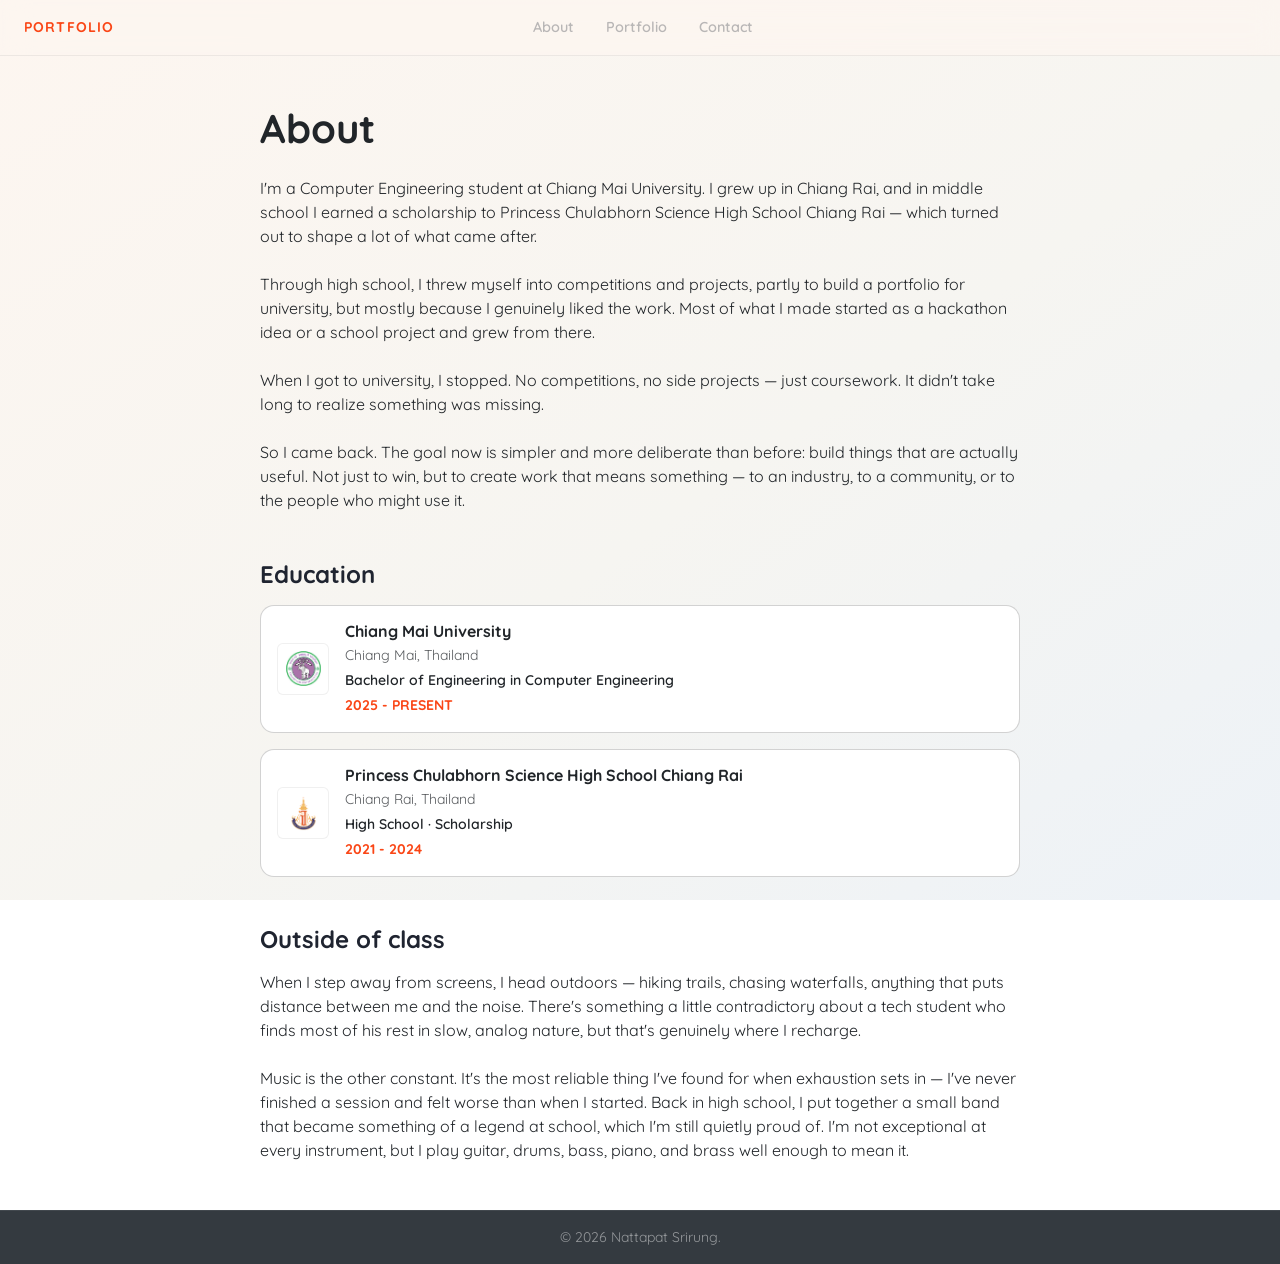
==== about.html @ de03b47b "finish" ====
<!doctype html>
<html lang="en">

<head>
    <meta charset="UTF-8" />
    <meta name="viewport" content="width=device-width, initial-scale=1.0" />
    <title>About</title>
    <link href="https://cdn.jsdelivr.net/npm/bootstrap@5.3.3/dist/css/bootstrap.min.css" rel="stylesheet" />
    <link rel="stylesheet" href="style.css" />
</head>

<body>
    <div class="d-flex flex-column min-vh-100">

        <nav class="navbar navbar-expand-lg fixed-top custom-navbar">
            <div class="container-fluid px-4 justify-content-between">
                <a class="navbar-brand" href="index.html">PORTFOLIO</a>
                <ul class="navbar-nav nav-links mx-auto">
                    <li class="nav-item"><a class="nav-link" href="index.html#about">About</a></li>
                    <li class="nav-item"><a class="nav-link" href="index.html#portfolio">Portfolio</a></li>
                    <li class="nav-item"><a class="nav-link" href="index.html#contact">Contact</a></li>
                </ul>
                <div style="width: 100px;"></div>
            </div>
        </nav>

        <main class="flex-grow-1">
            <div class="container py-5">
                <article class="section mx-auto" style="max-width: 760px;">
                    <h1 class="fw-bold mb-4">About</h1>

                    <p>
                        I'm a Computer Engineering student at Chiang Mai University. I grew up in Chiang Rai,
                        and in middle school I earned a scholarship to Princess Chulabhorn Science High School Chiang
                        Rai —
                        which turned out to shape a lot of what came after.<br><br>

                        Through high school, I threw myself into competitions and projects, partly
                        to build a portfolio for university, but mostly because I genuinely liked
                        the work. Most of what I made started as a hackathon idea or a school
                        project and grew from there.<br><br>

                        When I got to university, I stopped. No competitions, no side projects — just coursework.
                        It didn't take long to realize something was missing.<br><br>

                        So I came back. The goal now is simpler and more deliberate than before:
                        build things that are actually useful. Not just to win, but to create work
                        that means something — to an industry, to a community, or to the people who might use it.
                    </p>

                    <h2 class="h4 fw-bold mt-5 mb-3">Education</h2>
                    <div class="d-flex flex-column gap-3">

                        <div class="card education-item flex-row align-items-center gap-3 p-3">
                            <div class="education-logo d-flex align-items-center justify-content-center rounded">
                                <img src="img/cmu.png" alt="cmu"/>
                            </div>
                            <div class="card-body p-0">
                                <h3 class="h6 fw-bold mb-1">Chiang Mai University</h3>
                                <p class="text-muted small mb-1">Chiang Mai, Thailand</p>
                                <p class="fw-semibold small mb-1">Bachelor of Engineering in Computer Engineering</p>
                                <p class="education-date small fw-bold text-uppercase mb-0">2025 - Present</p>
                            </div>
                        </div>

                        <div class="card education-item flex-row align-items-center gap-3 p-3">
                            <div class="education-logo d-flex align-items-center justify-content-center rounded">
                                <img src="img/pcshscr.png" alt="pcshscr"/>
                            </div>
                            <div class="card-body p-0">
                                <h3 class="h6 fw-bold mb-1">Princess Chulabhorn Science High School Chiang Rai</h3>
                                <p class="text-muted small mb-1">Chiang Rai, Thailand</p>
                                <p class="fw-semibold small mb-1">High School · Scholarship</p>
                                <p class="education-date small fw-bold text-uppercase mb-0">2021 - 2024</p>
                            </div>
                        </div>

                    </div>

                    <h2 class="h4 fw-bold mt-5 mb-3">Outside of class</h2>
                    <p class="mb-0">
                        When I step away from screens, I head outdoors — hiking trails, chasing waterfalls,
                        anything that puts distance between me and the noise. There's something a little
                        contradictory about a tech student who finds most of his rest in slow, analog nature,
                        but that's genuinely where I recharge.<br><br>

                        Music is the other constant. It's the most reliable thing I've found for when exhaustion
                        sets in — I've never finished a session and felt worse than when I started. Back in high
                        school, I put together a small band that became something of a legend at school, which
                        I'm still quietly proud of. I'm not exceptional at every instrument, but I play guitar,
                        drums, bass, piano, and brass well enough to mean it.
                    </p>

                </article>
            </div>
        </main>

        <footer class="footer text-center py-3">
            <p class="small mb-0">© 2026 Nattapat Srirung.</p>
        </footer>

    </div>
</body>

</html>
---- style.css ----
@import url('https://fonts.googleapis.com/css2?family=Quicksand:wght@300;400;500;600;700;800&display=swap');

:root {
    --ink: #1f2430;
    --accent: #FA4616;
    --ease: 0.26s ease;
}

html {
    scroll-behavior: smooth;
}

body {
    font-family: 'Quicksand', sans-serif;
    background: linear-gradient(145deg, #fdf6f0, #f6f5f1 55%, #edf2f7);
    background-attachment: fixed;
}

main {
    padding-top: 56px;
}

.section h2 {
    font-weight: 700;
    color: var(--ink);
}

.custom-navbar {
    height: 56px;
    background: rgba(253, 246, 240, 0.72) !important;
    backdrop-filter: blur(14px);
    -webkit-backdrop-filter: blur(14px);
    border-bottom: 1px solid rgba(31, 36, 48, 0.07);
}

.custom-navbar .navbar-brand {
    font-weight: 700;
    font-size: 0.88rem;
    letter-spacing: 0.08em;
    color: var(--accent);
}

.custom-navbar .nav-link {
    color: var(--ink) !important;
    font-weight: 600;
    font-size: 0.9rem;
    border-radius: 999px;
    padding: 6px 16px !important;
    opacity: 0.3;
    transition: opacity var(--ease), background var(--ease);
}

.custom-navbar .nav-link:hover {
    opacity: 1;
    background: rgba(31, 36, 48, 0.07);
}

.nav-links {
    display: flex !important;
    flex-direction: row;
}

.hero-card {
    max-width: 760px;
    border: 2px solid rgba(31, 36, 48, 0.14);
    border-radius: 28px;
    background: #fbfbf9;
}

.hero-photo {
    width: 220px;
    flex-shrink: 0;
    aspect-ratio: 3 / 4;
    object-fit: cover;
    box-shadow: 0 10px 28px rgba(0, 0, 0, 0.18);
    transition: transform var(--ease);
}

.hero-photo:hover {
    transform: translateY(-4px) scale(1.02);
}

.hero-name {
    font-weight: 800;
    text-transform: uppercase;
    line-height: 1.08;
}

.hero-name .first {
    display: block;
    color: var(--ink);
    font-size: 2.4rem;
}

.hero-name .last {
    display: block;
    color: var(--accent);
    font-size: 2.2rem;
}

.hero-tagline {
    margin-top: 14px;
    font-weight: 500;
}

@media (max-width: 767.98px) {
    .hero-card .card-body {
        text-align: center;
    }
}

.link-arrow {
    display: inline-block;
    font-weight: 600;
    color: var(--accent);
    text-decoration: none;
    transition: transform var(--ease);
}

.link-arrow:hover {
    transform: translateX(4px);
}

.education-item {
    border-radius: 14px;
    transition: transform var(--ease), box-shadow var(--ease);
}

.education-item:hover {
    transform: translateY(-3px);
    box-shadow: 0 10px 36px rgba(0, 0, 0, 0.18);
}

.education-logo {
    width: 52px;
    height: 52px;
    flex-shrink: 0;
    background: #fff;
    border: 1px solid rgba(0, 0, 0, 0.06);
}

.education-logo img {
    width: 70%;
    height: 70%;
    object-fit: contain;
}

.education-date {
    color: var(--accent);
}

.proj-grid {
    display: grid;
    grid-template-columns: repeat(2, 1fr);
    gap: 1.25rem;
}

@media (max-width: 767.98px) {
    .proj-grid {
        grid-template-columns: 1fr;
    }
}

.proj-card {
    border-radius: 14px;
    overflow: hidden;
    transition: transform var(--ease), box-shadow var(--ease);
}

.proj-card:hover {
    transform: translateY(-4px);
    box-shadow: 0 10px 36px rgba(0, 0, 0, 0.18);
}

.proj-img {
    width: 100%;
    aspect-ratio: 16 / 9;
    object-fit: cover;
    display: block;
}

.proj-body {
    padding: 1rem;
}

.tech-badge {
    background: rgba(31, 36, 48, 0.07);
    color: var(--ink);
    font-weight: 600;
    font-size: 0.72rem;
    border-radius: 999px;
    padding: 3px 10px;
}

.award-badge {
    background: rgba(250, 70, 22, 0.10);
    color: var(--accent);
    font-weight: 700;
    border-radius: 999px;
}

.read-cb {
    display: none;
}

.read-body {
    display: -webkit-box;
    -webkit-line-clamp: 2;
    -webkit-box-orient: vertical;
    overflow: hidden;
    white-space: pre-line;
}

.read-cb:checked~.read-body {
    display: block;
    -webkit-line-clamp: unset;
    overflow: visible;
}

.read-label {
    display: inline-block;
    margin-top: 6px;
    font-size: 0.82rem;
    font-weight: 600;
    color: var(--accent);
    cursor: pointer;
}

.read-label:hover {
    text-decoration: underline;
}

.read-label::after {
    content: 'Read more';
}

.read-cb:checked~.read-label::after {
    content: 'Close';
}

.proj-link {
    display: inline-flex;
    align-items: center;
    font-size: 0.82rem;
    font-weight: 600;
    color: var(--accent);
    text-decoration: none;
    border: 1.5px solid var(--accent);
    border-radius: 999px;
    padding: 4px 12px;
    transition: background var(--ease), color var(--ease);
}

.proj-link:hover {
    background: var(--accent);
    color: #fff;
}

.contact-section {
    background: linear-gradient(145deg, #fdf6f0, #f6f5f1 55%, #edf2f7);
}

.contact-btn {
    color: var(--ink);
    font-weight: 500;
    border-radius: 12px;
    transition: background var(--ease), transform var(--ease);
}

.contact-btn:hover {
    background: rgba(31, 36, 48, 0.07);
    transform: translateY(-2px);
}

.contact-icon {
    width: 28px;
    height: 28px;
    object-fit: contain;
}

.footer {
    background: #343a40;
    border-top: 1px solid rgba(255, 255, 255, 0.07);
}

.footer p {
    color: rgba(244, 244, 244, 0.5);
}
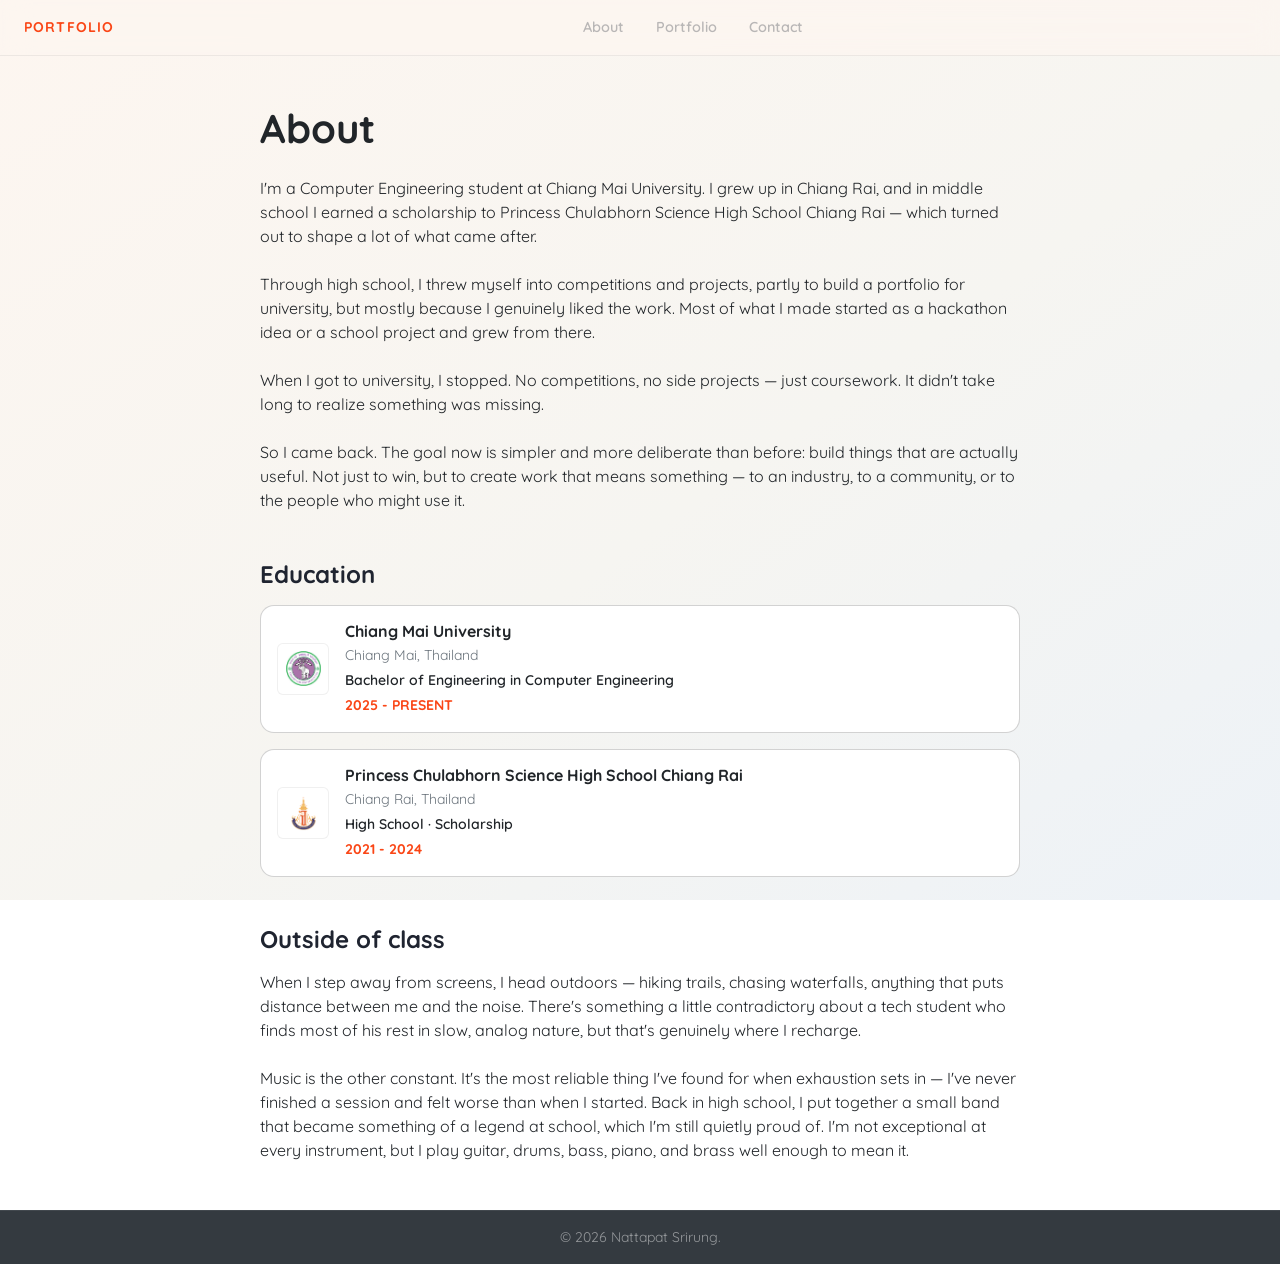
==== commit 4472975e: "finish" ====
--- a/about.html
+++ b/about.html
@@ -12,21 +12,23 @@
 <body>
     <div class="d-flex flex-column min-vh-100">
 
-        <nav class="navbar navbar-expand-lg fixed-top custom-navbar">
-            <div class="container-fluid px-4 justify-content-between">
-                <a class="navbar-brand" href="index.html">PORTFOLIO</a>
-                <ul class="navbar-nav nav-links mx-auto">
-                    <li class="nav-item"><a class="nav-link" href="index.html#about">About</a></li>
-                    <li class="nav-item"><a class="nav-link" href="index.html#portfolio">Portfolio</a></li>
-                    <li class="nav-item"><a class="nav-link" href="index.html#contact">Contact</a></li>
+        <nav class="navbar navbar-expand-lg fixed-top site-nav">
+            <div class="container-fluid px-4 site-nav__container">
+                <a class="navbar-brand site-nav__brand" href="index.html">PORTFOLIO</a>
+                <ul class="navbar-nav site-nav__links">
+                    <li class="nav-item"><a class="nav-link site-nav__link" href="index.html#about">About</a></li>
+                    <li class="nav-item"><a class="nav-link site-nav__link" href="index.html#portfolio">Portfolio</a>
+                    </li>
+                    <li class="nav-item"><a class="nav-link site-nav__link" href="index.html#contact">Contact</a>
+                    </li>
                 </ul>
-                <div style="width: 100px;"></div>
+                <div></div>
             </div>
         </nav>
 
         <main class="flex-grow-1">
             <div class="container py-5">
-                <article class="section mx-auto" style="max-width: 760px;">
+                <article class="section about-page mx-auto">
                     <h1 class="fw-bold mb-4">About</h1>
 
                     <p>
@@ -48,36 +50,38 @@
                         that means something — to an industry, to a community, or to the people who might use it.
                     </p>
 
-                    <h2 class="h4 fw-bold mt-5 mb-3">Education</h2>
+                    <h2 class="about-page__section-title h4 mt-5 mb-3">Education</h2>
                     <div class="d-flex flex-column gap-3">
 
-                        <div class="card education-item flex-row align-items-center gap-3 p-3">
-                            <div class="education-logo d-flex align-items-center justify-content-center rounded">
-                                <img src="img/cmu.png" alt="cmu"/>
+                        <div class="card education-card flex-row align-items-center gap-3 p-3">
+                            <div class="education-card__logo d-flex align-items-center justify-content-center rounded">
+                                <img src="img/cmu.png" alt="cmu" />
                             </div>
                             <div class="card-body p-0">
-                                <h3 class="h6 fw-bold mb-1">Chiang Mai University</h3>
-                                <p class="text-muted small mb-1">Chiang Mai, Thailand</p>
-                                <p class="fw-semibold small mb-1">Bachelor of Engineering in Computer Engineering</p>
-                                <p class="education-date small fw-bold text-uppercase mb-0">2025 - Present</p>
+                                <h3 class="education-card__name h6 mb-1">Chiang Mai University</h3>
+                                <p class="education-card__location small mb-1">Chiang Mai, Thailand</p>
+                                <p class="education-card__degree small mb-1">Bachelor of Engineering in Computer
+                                    Engineering</p>
+                                <p class="education-card__date small mb-0">2025 - Present</p>
                             </div>
                         </div>
 
-                        <div class="card education-item flex-row align-items-center gap-3 p-3">
-                            <div class="education-logo d-flex align-items-center justify-content-center rounded">
-                                <img src="img/pcshscr.png" alt="pcshscr"/>
+                        <div class="card education-card flex-row align-items-center gap-3 p-3">
+                            <div class="education-card__logo d-flex align-items-center justify-content-center rounded">
+                                <img src="img/pcshscr.png" alt="pcshscr" />
                             </div>
                             <div class="card-body p-0">
-                                <h3 class="h6 fw-bold mb-1">Princess Chulabhorn Science High School Chiang Rai</h3>
-                                <p class="text-muted small mb-1">Chiang Rai, Thailand</p>
-                                <p class="fw-semibold small mb-1">High School · Scholarship</p>
-                                <p class="education-date small fw-bold text-uppercase mb-0">2021 - 2024</p>
+                                <h3 class="education-card__name h6 mb-1">Princess Chulabhorn Science High School
+                                    Chiang Rai</h3>
+                                <p class="education-card__location small mb-1">Chiang Rai, Thailand</p>
+                                <p class="education-card__degree small mb-1">High School · Scholarship</p>
+                                <p class="education-card__date small mb-0">2021 - 2024</p>
                             </div>
                         </div>
 
                     </div>
 
-                    <h2 class="h4 fw-bold mt-5 mb-3">Outside of class</h2>
+                    <h2 class="about-page__section-title h4 mt-5 mb-3">Outside of class</h2>
                     <p class="mb-0">
                         When I step away from screens, I head outdoors — hiking trails, chasing waterfalls,
                         anything that puts distance between me and the noise. There's something a little
@@ -95,8 +99,8 @@
             </div>
         </main>
 
-        <footer class="footer text-center py-3">
-            <p class="small mb-0">© 2026 Nattapat Srirung.</p>
+        <footer class="site-footer text-center py-3">
+            <p class="small site-footer__text mb-0">© 2026 Nattapat Srirung.</p>
         </footer>
 
     </div>
--- a/style.css
+++ b/style.css
@@ -4,6 +4,9 @@
     --ink: #1f2430;
     --accent: #FA4616;
     --ease: 0.26s ease;
+    --content-narrow: 640px;
+    --content-medium: 760px;
+    --nav-height: 56px;
 }
 
 html {
@@ -17,7 +20,7 @@
 }
 
 main {
-    padding-top: 56px;
+    padding-top: var(--nav-height);
 }
 
 .section h2 {
@@ -25,22 +28,36 @@
     color: var(--ink);
 }
 
-.custom-navbar {
-    height: 56px;
+.site-nav {
+    height: var(--nav-height);
     background: rgba(253, 246, 240, 0.72) !important;
     backdrop-filter: blur(14px);
     -webkit-backdrop-filter: blur(14px);
     border-bottom: 1px solid rgba(31, 36, 48, 0.07);
 }
 
-.custom-navbar .navbar-brand {
+.site-nav__container {
+    display: grid;
+    grid-template-columns: 1fr auto 1fr;
+    align-items: center;
+    height: 100%;
+}
+
+.site-nav__brand {
     font-weight: 700;
     font-size: 0.88rem;
     letter-spacing: 0.08em;
     color: var(--accent);
-}
-
-.custom-navbar .nav-link {
+    justify-self: start;
+}
+
+.site-nav__links {
+    display: flex !important;
+    flex-direction: row;
+    justify-self: center;
+}
+
+.site-nav__link {
     color: var(--ink) !important;
     font-weight: 600;
     font-size: 0.9rem;
@@ -50,24 +67,18 @@
     transition: opacity var(--ease), background var(--ease);
 }
 
-.custom-navbar .nav-link:hover {
+.site-nav__link:hover {
     opacity: 1;
     background: rgba(31, 36, 48, 0.07);
 }
-
-.nav-links {
-    display: flex !important;
-    flex-direction: row;
-}
-
-.hero-card {
-    max-width: 760px;
+.hero__card {
+    max-width: var(--content-medium);
     border: 2px solid rgba(31, 36, 48, 0.14);
     border-radius: 28px;
     background: #fbfbf9;
 }
 
-.hero-photo {
+.hero__photo {
     width: 220px;
     flex-shrink: 0;
     aspect-ratio: 3 / 4;
@@ -76,39 +87,45 @@
     transition: transform var(--ease);
 }
 
-.hero-photo:hover {
+.hero__photo:hover {
     transform: translateY(-4px) scale(1.02);
 }
 
-.hero-name {
+.hero__name {
     font-weight: 800;
     text-transform: uppercase;
     line-height: 1.08;
 }
 
-.hero-name .first {
+.hero__name-first {
     display: block;
     color: var(--ink);
     font-size: 2.4rem;
 }
 
-.hero-name .last {
+.hero__name-last {
     display: block;
     color: var(--accent);
     font-size: 2.2rem;
 }
 
-.hero-tagline {
+.hero__tagline {
     margin-top: 14px;
     font-weight: 500;
 }
 
 @media (max-width: 767.98px) {
-    .hero-card .card-body {
+    .hero__card .card-body {
         text-align: center;
     }
 }
 
+.about-preview__text {
+    max-width: var(--content-narrow);
+    margin-left: auto;
+    margin-right: auto;
+}
+
 .link-arrow {
     display: inline-block;
     font-weight: 600;
@@ -121,17 +138,25 @@
     transform: translateX(4px);
 }
 
-.education-item {
+.about-page {
+    max-width: var(--content-medium);
+}
+
+.about-page__section-title {
+    font-weight: 700;
+}
+
+.education-card {
     border-radius: 14px;
     transition: transform var(--ease), box-shadow var(--ease);
 }
 
-.education-item:hover {
+.education-card:hover {
     transform: translateY(-3px);
     box-shadow: 0 10px 36px rgba(0, 0, 0, 0.18);
 }
 
-.education-logo {
+.education-card__logo {
     width: 52px;
     height: 52px;
     flex-shrink: 0;
@@ -139,51 +164,72 @@
     border: 1px solid rgba(0, 0, 0, 0.06);
 }
 
-.education-logo img {
+.education-card__logo img {
     width: 70%;
     height: 70%;
     object-fit: contain;
 }
 
-.education-date {
-    color: var(--accent);
-}
-
-.proj-grid {
+.education-card__name {
+    font-weight: 700;
+}
+
+.education-card__location {
+    color: #6c757d;
+}
+
+.education-card__degree {
+    font-weight: 600;
+}
+
+.education-card__date {
+    color: var(--accent);
+    font-weight: 700;
+    text-transform: uppercase;
+}
+
+.project-list {
     display: grid;
     grid-template-columns: repeat(2, 1fr);
     gap: 1.25rem;
 }
 
 @media (max-width: 767.98px) {
-    .proj-grid {
+    .project-list {
         grid-template-columns: 1fr;
     }
 }
 
-.proj-card {
+.project-card {
     border-radius: 14px;
     overflow: hidden;
     transition: transform var(--ease), box-shadow var(--ease);
 }
 
-.proj-card:hover {
+.project-card:hover {
     transform: translateY(-4px);
     box-shadow: 0 10px 36px rgba(0, 0, 0, 0.18);
 }
 
-.proj-img {
+.project-card__image {
     width: 100%;
     aspect-ratio: 16 / 9;
     object-fit: cover;
     display: block;
 }
 
-.proj-body {
+.project-card__body {
     padding: 1rem;
 }
 
-.tech-badge {
+.project-card__tags {
+    display: flex;
+    flex-wrap: wrap;
+    gap: 0.25rem;
+    margin-bottom: 0.5rem;
+}
+
+.project-card__tag {
     background: rgba(31, 36, 48, 0.07);
     color: var(--ink);
     font-weight: 600;
@@ -192,32 +238,36 @@
     padding: 3px 10px;
 }
 
-.award-badge {
-    background: rgba(250, 70, 22, 0.10);
-    color: var(--accent);
-    font-weight: 700;
-    border-radius: 999px;
-}
-
-.read-cb {
+.project-card__title {
+    font-weight: 700;
+    margin-bottom: 0.25rem;
+}
+
+.project-card__summary {
+    color: #6c757d;
+    margin-bottom: 0.5rem;
+}
+
+.project-card__toggle-input {
     display: none;
 }
 
-.read-body {
+.project-card__details {
     display: -webkit-box;
     -webkit-line-clamp: 2;
     -webkit-box-orient: vertical;
     overflow: hidden;
     white-space: pre-line;
-}
-
-.read-cb:checked~.read-body {
+    color: #6c757d;
+}
+
+.project-card__toggle-input:checked~.project-card__details {
     display: block;
     -webkit-line-clamp: unset;
     overflow: visible;
 }
 
-.read-label {
+.project-card__toggle-label {
     display: inline-block;
     margin-top: 6px;
     font-size: 0.82rem;
@@ -226,19 +276,30 @@
     cursor: pointer;
 }
 
-.read-label:hover {
+.project-card__toggle-label:hover {
     text-decoration: underline;
 }
 
-.read-label::after {
+.project-card__toggle-label::after {
     content: 'Read more';
 }
 
-.read-cb:checked~.read-label::after {
+.project-card__toggle-input:checked~.project-card__toggle-label::after {
     content: 'Close';
 }
 
-.proj-link {
+.project-card__award {
+    margin-top: 0.5rem;
+    display: inline-block;
+    background: rgba(250, 70, 22, 0.10);
+    color: var(--accent);
+    font-weight: 700;
+    border-radius: 999px;
+    padding: 3px 10px;
+    font-size: 0.72rem;
+}
+
+.project-card__link {
     display: inline-flex;
     align-items: center;
     font-size: 0.82rem;
@@ -251,38 +312,44 @@
     transition: background var(--ease), color var(--ease);
 }
 
-.proj-link:hover {
+.project-card__link:hover {
     background: var(--accent);
     color: #fff;
 }
-
 .contact-section {
     background: linear-gradient(145deg, #fdf6f0, #f6f5f1 55%, #edf2f7);
 }
 
-.contact-btn {
+.contact-list {
+    display: flex;
+    flex-wrap: wrap;
+    justify-content: center;
+    gap: 0.5rem;
+}
+
+.contact-list__link {
     color: var(--ink);
     font-weight: 500;
     border-radius: 12px;
     transition: background var(--ease), transform var(--ease);
 }
 
-.contact-btn:hover {
+.contact-list__link:hover {
     background: rgba(31, 36, 48, 0.07);
     transform: translateY(-2px);
 }
 
-.contact-icon {
+.contact-list__icon {
     width: 28px;
     height: 28px;
     object-fit: contain;
 }
 
-.footer {
+.site-footer {
     background: #343a40;
     border-top: 1px solid rgba(255, 255, 255, 0.07);
 }
 
-.footer p {
+.site-footer__text {
     color: rgba(244, 244, 244, 0.5);
 }
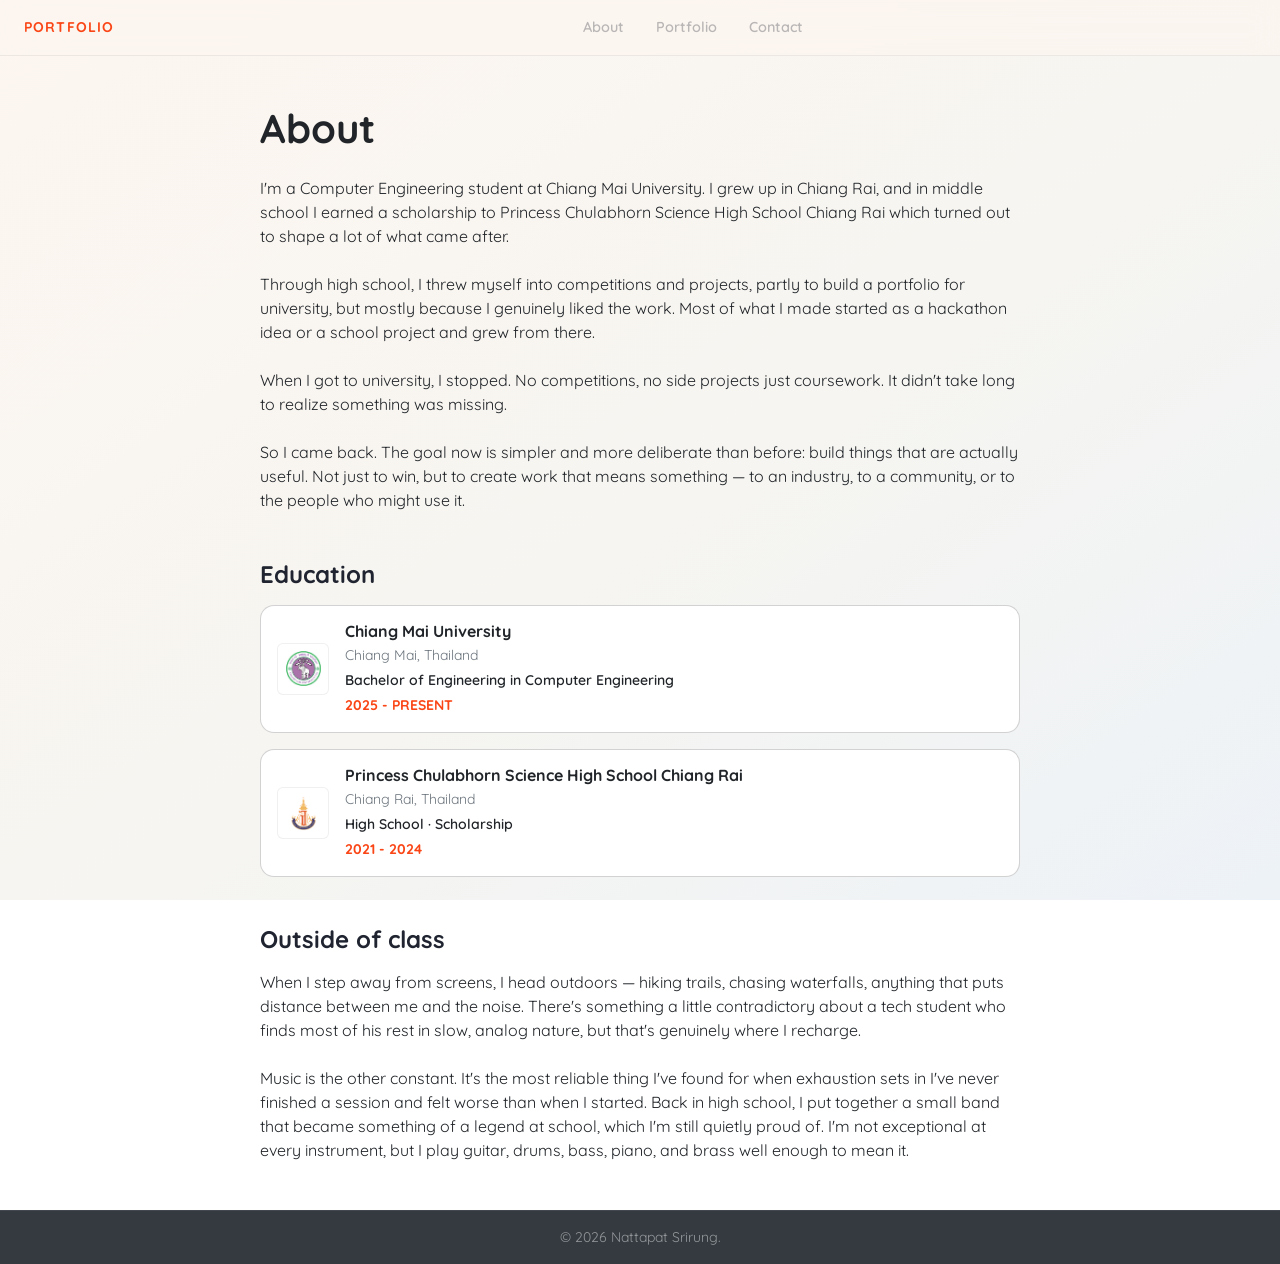
==== commit 8757533d: "finish" ====
--- a/about.html
+++ b/about.html
@@ -34,15 +34,14 @@
                     <p>
                         I'm a Computer Engineering student at Chiang Mai University. I grew up in Chiang Rai,
                         and in middle school I earned a scholarship to Princess Chulabhorn Science High School Chiang
-                        Rai —
-                        which turned out to shape a lot of what came after.<br><br>
+                        Rai which turned out to shape a lot of what came after.<br><br>
 
                         Through high school, I threw myself into competitions and projects, partly
                         to build a portfolio for university, but mostly because I genuinely liked
                         the work. Most of what I made started as a hackathon idea or a school
                         project and grew from there.<br><br>
 
-                        When I got to university, I stopped. No competitions, no side projects — just coursework.
+                        When I got to university, I stopped. No competitions, no side projects just coursework.
                         It didn't take long to realize something was missing.<br><br>
 
                         So I came back. The goal now is simpler and more deliberate than before:
@@ -89,7 +88,7 @@
                         but that's genuinely where I recharge.<br><br>
 
                         Music is the other constant. It's the most reliable thing I've found for when exhaustion
-                        sets in — I've never finished a session and felt worse than when I started. Back in high
+                        sets in I've never finished a session and felt worse than when I started. Back in high
                         school, I put together a small band that became something of a legend at school, which
                         I'm still quietly proud of. I'm not exceptional at every instrument, but I play guitar,
                         drums, bass, piano, and brass well enough to mean it.
